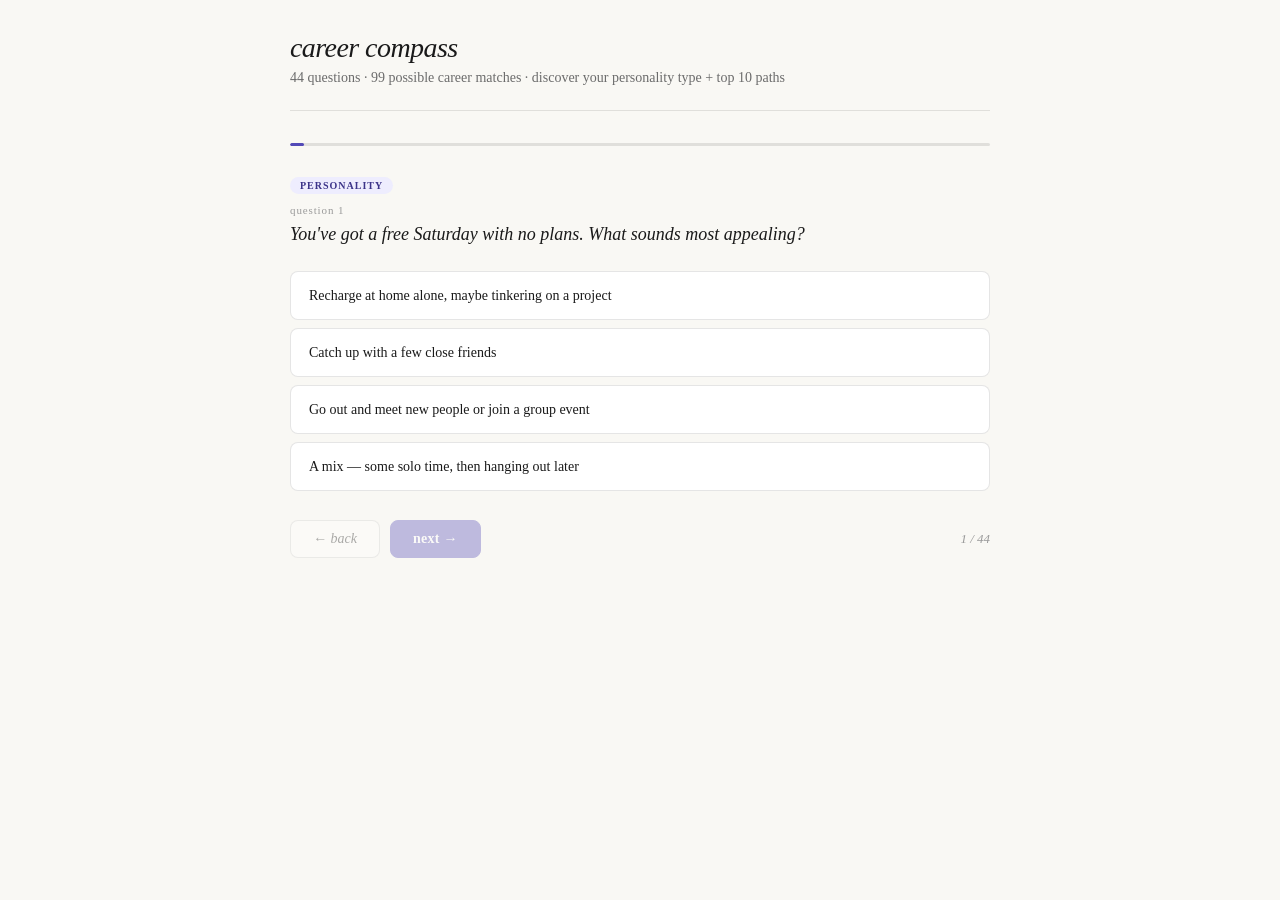
==== career_test/index.html @ d4d25303 "Add files via upload" ====
<!DOCTYPE html>
<html lang="en">
<head>
<meta charset="UTF-8">
<meta name="viewport" content="width=device-width, initial-scale=1.0">
<title>Career Compass — Personality & Career Test</title>
<link rel="stylesheet" href="styles.css">
</head>
<body>
<div id="app">

  <div class="header">
    <h1>career compass</h1>
    <!-- Subtitle is populated by JS once data loads so job count is always accurate -->
    <p class="sub" id="header-sub">loading…</p>
  </div>

  <!-- Loading state -->
  <div id="loading" style="padding:2rem 0;color:var(--color-text-tertiary);font-style:italic;font-size:14px">
    loading data…
  </div>

  <!-- Quiz -->
  <div id="quiz-section" style="display:none">
    <div class="progress-bar"><div class="progress-fill" id="prog" style="width:0%"></div></div>
    <div id="q-container"></div>
    <div class="nav">
      <button class="btn" id="back-btn" onclick="goBack()" disabled>&#8592; back</button>
      <button class="btn primary" id="next-btn" onclick="goNext()" disabled>next &#8594;</button>
      <span class="q-counter-text" id="q-counter">1 / ?</span>
    </div>
  </div>

  <!-- Results -->
  <div id="results"></div>

</div>

<script>
// ─────────────────────────────────────────────────────────────────────────────
//  DATA — loaded from JSON files at startup
// ─────────────────────────────────────────────────────────────────────────────
let QUESTIONS = [];
let JOBS      = [];
let FIELDS    = {};   // keyed by field.key for fast lookup

// ─────────────────────────────────────────────────────────────────────────────
//  QUIZ STATE
// ─────────────────────────────────────────────────────────────────────────────
let current = 0;
let answers = [];

// ─────────────────────────────────────────────────────────────────────────────
//  MBTI TYPE NAMES
// ─────────────────────────────────────────────────────────────────────────────
const MBTI_NAMES = {
  INTJ:"The Architect",  INTP:"The Logician",   ENTJ:"The Commander", ENTP:"The Debater",
  INFJ:"The Advocate",   INFP:"The Mediator",   ENFJ:"The Protagonist",ENFP:"The Campaigner",
  ISTJ:"The Inspector",  ISFJ:"The Protector",  ESTJ:"The Executive", ESFJ:"The Consul",
  ISTP:"The Virtuoso",   ISFP:"The Adventurer", ESTP:"The Entrepreneur",ESFP:"The Entertainer"
};

// ─────────────────────────────────────────────────────────────────────────────
//  STARTUP — fetch all data files in parallel
// ─────────────────────────────────────────────────────────────────────────────
async function init() {
  try {
    const [qData, cData, fData] = await Promise.all([
      fetch('questions.json').then(r => r.json()),
      fetch('careers.json').then(r => r.json()),
      fetch('fields.json').then(r => r.json()),
    ]);

    QUESTIONS = qData;
    JOBS      = cData;
    fData.forEach(f => { FIELDS[f.key] = f; });

    answers = new Array(QUESTIONS.length).fill(null);

    // Update header subtitle with live counts
    document.getElementById('header-sub').textContent =
      `${QUESTIONS.length} questions · ${JOBS.length} possible career matches · discover your personality type + top 10 paths`;

    document.getElementById('loading').style.display     = 'none';
    document.getElementById('quiz-section').style.display = 'block';

    render();
  } catch (err) {
    document.getElementById('loading').textContent =
      `Failed to load data: ${err.message}. Make sure all JSON files are in the same folder as index.html.`;
    console.error(err);
  }
}

// ─────────────────────────────────────────────────────────────────────────────
//  RENDER — draw the current question
// ─────────────────────────────────────────────────────────────────────────────
function render() {
  const q   = QUESTIONS[current];
  const pct = Math.round(((current + 1) / QUESTIONS.length) * 100);

  document.getElementById('prog').style.width = pct + '%';
  document.getElementById('q-counter').textContent = `${current + 1} / ${QUESTIONS.length}`;

  document.getElementById('q-container').innerHTML = `
    <span class="section-badge ${q.badge}">${q.label}</span>
    <div class="q-num">question ${current + 1}</div>
    <div class="q-text">${q.question}</div>
    <div class="options">
      ${q.responses.map((r, i) => `
        <button class="opt${answers[current] === i ? ' selected' : ''}" onclick="pick(${i})">
          ${r.text}
        </button>`).join('')}
    </div>
  `;

  document.getElementById('back-btn').disabled = current === 0;
  document.getElementById('next-btn').disabled = answers[current] === null;
  document.getElementById('next-btn').textContent =
    current === QUESTIONS.length - 1 ? 'see my results →' : 'next →';
}

function pick(i) {
  answers[current] = i;
  render();
}

function goNext() {
  if (answers[current] === null) return;
  if (current === QUESTIONS.length - 1) { showResults(); return; }
  current++;
  render();
}

function goBack() {
  if (current === 0) return;
  current--;
  render();
}

// ─────────────────────────────────────────────────────────────────────────────
//  SCORING — accumulate dimension scores from all answered questions
// ─────────────────────────────────────────────────────────────────────────────
function calcScores() {
  // Zero-initialise every known field key
  const s = {};
  Object.keys(FIELDS).forEach(k => { s[k] = 0; });
  // Also add any keys that might appear in question weights but not in fields.json
  QUESTIONS.forEach(q => {
    q.responses.forEach(r => {
      Object.keys(r.weights).forEach(k => { if (!(k in s)) s[k] = 0; });
    });
  });

  QUESTIONS.forEach((q, qi) => {
    const chosen = answers[qi];
    if (chosen === null) return;
    const weights = q.responses[chosen].weights;
    Object.entries(weights).forEach(([k, v]) => { s[k] = (s[k] || 0) + v; });
  });
  return s;
}

function getMBTI(s) {
  return (s.E >= s.I ? 'E' : 'I') +
         (s.S >= s.N ? 'S' : 'N') +
         (s.T >= s.F ? 'T' : 'F') +
         (s.J >= s.P ? 'J' : 'P');
}

// ─────────────────────────────────────────────────────────────────────────────
//  JOB SCORING — compute match score for a single job
//
//  Scoring architecture (driven by fields.json):
//    hard  dims  — large penalties for mismatch (lifestyle dealbreakers)
//    soft  dims  — smaller penalties, scaled by weight
//    mbti  dims  — bonus points for matching MBTI letter
//    tag   dims  — small interest-tag boost
//    school      — signed hard dim, handled separately because it can go negative
// ─────────────────────────────────────────────────────────────────────────────
function scoreJob(job, s, mbti) {
  let score = 0;

  function norm(val)       { return Math.min((val || 0) / 4, 5); }
  function normSchool(val) { return Math.max(-5, Math.min(5, (val || 0) / 4)); }

  // Soft dims
  const softKeys = Object.values(FIELDS).filter(f => f.type === 'soft');
  softKeys.forEach(f => {
    const uv   = norm(s[f.key]);
    const diff = Math.abs(uv - (job[f.key] || 0));
    score += Math.max(-2 * f.weight, (4 - diff * 1.2) * f.weight);
  });

  // Hard dims (excluding school, which is signed)
  const hardKeys = Object.values(FIELDS).filter(f => f.type === 'hard' && f.key !== 'school');
  hardKeys.forEach(f => {
    const uv   = norm(s[f.key]);
    const diff = uv - (job[f.key] || 0);
    score += Math.max(-6, (4 - Math.abs(diff) * f.weight));
  });

  // School — signed hard dim
  {
    const uv   = normSchool(s.school);
    const jv   = job.school || 0;
    const diff = Math.abs(uv - jv);
    const w    = (FIELDS.school || { weight: 3.0 }).weight;
    score += Math.max(-12, (4 - diff * 0.8) * w);
  }

  // MBTI bonus
  const mbtiKeys = Object.values(FIELDS).filter(f => f.type === 'mbti');
  mbtiKeys.forEach(f => {
    if (mbti.includes(f.key)) score += (job[f.key] || 0) * f.weight;
  });

  // Interest tag boosts
  const tagKeys = Object.values(FIELDS).filter(f => f.type === 'tag' && f.weight > 0);
  tagKeys.forEach(f => {
    if ((job.tags || []).includes(f.key)) score += (s[f.key] || 0) * f.weight;
  });

  return score;
}

// ─────────────────────────────────────────────────────────────────────────────
//  WHY THIS JOB — generates 1–3 plain-English reasons for a match
// ─────────────────────────────────────────────────────────────────────────────
function whyJob(job, s, mbti) {
  const reasons = [];
  if (s.money   >= 10 && job.money   >= 4) reasons.push("strong earning potential aligns with your priority on pay");
  if (s.impact  >= 8  && job.impact  >= 3) reasons.push("meaningful positive impact matches what you said matters to you");
  if (s.harm_ok <= 2  && job.harm_ok <= 1) reasons.push("low ethical concerns match your values");
  if (s.harm_ok >= 8  && job.harm_ok >= 3) reasons.push("you indicated comfort with ethically complex work, which this field involves");
  if (s.outdoors >= 8 && job.outdoors >= 3) reasons.push("physical and outdoor work matches your preference");
  if (s.outdoors <= 2 && job.outdoors <= 1) reasons.push("minimal outdoor/field requirements suit your preference for controlled environments");
  if (s.hours   >= 8  && job.hours   >= 3) reasons.push("you're comfortable with demanding hours, which is common in this role");
  if (s.hands   >= 8  && job.hands   >= 3) reasons.push("strong hands-on, physical component matches your working style");
  if (s.hands   <= 2  && job.hands   <= 1) reasons.push("abstract, non-physical work suits your style");
  if (s.creative >= 8 && job.creative >= 4) reasons.push("high need for novelty and original thinking matches this role's creative demands");
  if (s.creative <= 2 && job.creative <= 1) reasons.push("you prefer executing proven methods — this role rewards exactly that");
  if (s.cool    >= 6  && job.cool    >= 4) reasons.push("this is a job that genuinely impresses people — matches your preference for cool work");
  if (s.risk    >= 8  && job.risk    >= 3) reasons.push("you want cutting-edge, high-stakes work — this field delivers exactly that");
  if (s.risk    <= -4 && job.risk    <= -2) reasons.push("you want a stable, proven field — this role has decades of established practice");
  if (s.school  >= 8  && (job.school || 0) >= 3) reasons.push("you're open to advanced study — this field rewards deep academic specialization");
  if (s.school  <= -6 && (job.school || 0) <= -2) reasons.push("you want to get to work fast without years of school — this role fits that path");
  if (s.team    <= 2  && job.team    <= 1) reasons.push("largely independent work suits your preference for solo work");
  if (mbti.includes('N') && job.N >= 2) reasons.push("your MBTI intuitive type aligns with the big-picture thinking this role requires");
  if (mbti.includes('S') && job.S >= 2) reasons.push("your MBTI sensing type aligns with this role's focus on practical, concrete details");
  if (mbti.includes('T') && job.T >= 2) reasons.push("your MBTI thinking type suits this technically rigorous field");
  if (mbti.includes('I') && job.I >= 1) reasons.push("your introverted MBTI type fits the independent, focused work style this role rewards");
  if (mbti.includes('E') && job.E >= 1) reasons.push("your extroverted MBTI type fits the team-heavy, client-facing nature of this role");
  if (s.eng  >= 4 && (job.tags || []).includes('eng'))      reasons.push("your interest in engineering content lines up with this field");
  if (s.cs   >= 4 && (job.tags || []).includes('cs'))       reasons.push("your interest in computers and coding points here");
  if (s.trade >= 4 && (job.tags || []).includes('trade'))   reasons.push("your hands-on, trades-oriented interest is a strong fit");
  if (s.elec >= 4 && (job.tags || []).includes('elec'))     reasons.push("your interest in electronics and circuits matches this role");
  if (s.aero >= 4 && (job.tags || []).includes('aero'))     reasons.push("you showed strong interest in aerospace");
  if (s.embedded >= 4 && (job.tags || []).includes('embedded')) reasons.push("you expressed interest in low-level / embedded programming");
  if (reasons.length === 0) reasons.push("overall profile similarity across lifestyle and interest dimensions");
  return reasons.slice(0, 3).join("; ") + ".";
}

// ─────────────────────────────────────────────────────────────────────────────
//  BAR CHART — render the student's profile as horizontal bars
//
//  Which bars to show and how is driven by fields.json (bar_label, color, etc.)
//  Only fields with a bar_label are shown. Signed fields get a centre-line.
// ─────────────────────────────────────────────────────────────────────────────
function barChart(s) {
  // Ordered list of field keys to display in the chart
  const BAR_ORDER = ['outdoors','hands','school','risk','creative','impact','money'];

  function normUnsigned(val, max)  { return Math.max(0, Math.min(100, Math.round((val || 0) / max * 100))); }
  function normSigned(val, range)  { return Math.max(0, Math.min(100, Math.round(((val || 0) + range) / (range * 2) * 100))); }

  const rows = BAR_ORDER.map(key => {
    const f = FIELDS[key];
    if (!f || !f.bar_label) return '';
    const pct = f.signed
      ? normSigned(s[key], f.bar_range || 20)
      : normUnsigned(s[key], f.bar_max || 20);
    const midline = f.signed
      ? `<div style="position:absolute;left:50%;top:0;width:1px;height:100%;background:rgba(0,0,0,0.15)"></div>`
      : '';
    return `
      <div>
        <div class="bar-row">
          <span class="bar-label">${f.bar_label}</span>
          <div class="bar-track" style="position:relative">
            ${midline}
            <div class="bar-fill" style="width:${pct}%;background:${f.color}"></div>
          </div>
          <span class="bar-pct">${pct}%</span>
        </div>
        <div style="font-size:10px;color:#aaa;font-style:italic;text-align:center;margin-top:1px;padding-left:120px">
          ${f.display_range || ''}
        </div>
      </div>`;
  }).join('');

  return `<div class="bar-chart">${rows}</div>`;
}

// ─────────────────────────────────────────────────────────────────────────────
//  RESULTS PAGE
// ─────────────────────────────────────────────────────────────────────────────
function showResults() {
  const s     = calcScores();
  const mbti  = getMBTI(s);
  const ranked = JOBS
    .map(j => ({ ...j, score: scoreJob(j, s, mbti) }))
    .sort((a, b) => b.score - a.score);
  const top10 = ranked.slice(0, 10);
  const best  = top10[0].score;

  document.getElementById('quiz-section').style.display = 'none';
  const res = document.getElementById('results');
  res.style.display = 'block';

  res.innerHTML = `
    <h1>your results</h1>
    <p class="sub" style="margin-bottom:1.5rem">
      here's what your answers suggest — use these as starting points to explore, not final answers
    </p>

    <div class="mbti-box">
      <div class="mbti-type">${mbti}</div>
      <div>
        <div class="mbti-label">your personality type</div>
        <div class="mbti-name">${MBTI_NAMES[mbti] || ''}</div>
      </div>
    </div>

    <p style="font-size:12px;font-style:italic;color:var(--color-text-tertiary);margin-bottom:0.8rem">
      what matters to you
    </p>
    ${barChart(s)}

    <div class="divider"></div>
    <p style="font-size:13px;font-weight:400;color:var(--color-text-secondary);margin-bottom:1rem;font-style:italic">
      your top 10 career matches out of ${JOBS.length}
    </p>

    ${top10.map((j, i) => {
      const pct = Math.round((j.score / best) * 100);
      const rankLabel = i === 0 ? '#1 — best match' : `#${i + 1}`;
      return `
      <div class="result-card">
        <div style="display:flex;align-items:baseline;justify-content:space-between;margin-bottom:4px">
          <div class="job-rank">${rankLabel}</div>
          <div style="font-size:13px;font-weight:500;color:#534AB7;font-family:Georgia,serif">${pct}% match</div>
        </div>
        <div class="job-title">${j.title}</div>
        <span class="job-field ${j.fclass}">${j.field}</span>
        <div style="height:4px;background:#f0eefc;border-radius:2px;margin:6px 0 10px;overflow:hidden">
          <div style="height:100%;width:${pct}%;background:#534AB7;border-radius:2px"></div>
        </div>
        <div class="job-desc">${j.desc}</div>
        <div class="job-why">Why this fits you: ${whyJob(j, s, mbti)}</div>
      </div>`;
    }).join('')}

    <div class="divider"></div>
    <button class="btn" onclick="restart()">&#8592; start over</button>
  `;

  window.scrollTo({ top: 0, behavior: 'smooth' });
}

// ─────────────────────────────────────────────────────────────────────────────
//  RESTART
// ─────────────────────────────────────────────────────────────────────────────
function restart() {
  current = 0;
  answers = new Array(QUESTIONS.length).fill(null);
  document.getElementById('quiz-section').style.display = 'block';
  document.getElementById('results').style.display = 'none';
  render();
  window.scrollTo({ top: 0, behavior: 'smooth' });
}

// ─────────────────────────────────────────────────────────────────────────────
//  GO
// ─────────────────────────────────────────────────────────────────────────────
init();
</script>
</body>
</html>
---- career_test/styles.css ----
/* ─────────────────────────────────────────────
   Career Compass — styles.css
   Edit this file to change the visual design.
   All color tokens are CSS custom properties
   so you can retheme by editing :root only.
───────────────────────────────────────────── */

*{box-sizing:border-box;margin:0;padding:0}

:root{
  --color-bg:#ffffff;
  --color-bg-secondary:#f5f4f0;
  --color-text-primary:#1a1a1a;
  --color-text-secondary:#6b6b6b;
  --color-text-tertiary:#9a9a9a;
  --color-border-light:rgba(0,0,0,0.1);
  --color-border-med:rgba(0,0,0,0.18);
  --color-accent:#534AB7;
  --color-accent-dark:#3C3489;
  --color-accent-bg:#EEEDFE;
  --color-accent-text:#26215C;
  --radius-md:8px;
  --radius-lg:12px;
}

/* ── Layout ───────────────────────────────── */

body{
  font-family:'Georgia',serif;
  background:#f9f8f4;
  color:var(--color-text-primary);
  min-height:100vh;
  padding:2rem 1rem 4rem;
}

#app{max-width:700px;margin:0 auto}

/* ── Header ───────────────────────────────── */

.header{
  margin-bottom:2rem;
  padding-bottom:1.5rem;
  border-bottom:0.5px solid var(--color-border-light);
}

h1{
  font-size:28px;
  font-weight:400;
  font-style:italic;
  color:var(--color-text-primary);
  margin-bottom:6px;
  letter-spacing:-0.02em;
}

.sub{
  font-size:14px;
  color:var(--color-text-secondary);
  font-family:'Georgia',serif;
  font-style:normal;
}

/* ── Progress bar ─────────────────────────── */

.progress-bar{
  height:3px;
  background:var(--color-border-light);
  border-radius:4px;
  margin-bottom:1.8rem;
  overflow:hidden;
}

.progress-fill{
  height:100%;
  background:var(--color-accent);
  border-radius:4px;
  transition:width 0.4s ease;
}

/* ── Question section badges ──────────────── */

.section-badge{
  display:inline-block;
  font-size:10px;
  font-weight:700;
  letter-spacing:0.1em;
  text-transform:uppercase;
  padding:3px 10px;
  border-radius:20px;
  margin-bottom:10px;
  font-family:'Georgia',serif;
  font-style:normal;
}

.badge-mbti     {background:#EEEDFE;color:#3C3489}
.badge-lifestyle{background:#E1F5EE;color:#085041}
.badge-content  {background:#FAEEDA;color:#633806}

/* ── Question text ────────────────────────── */

.q-num{
  font-size:11px;
  color:var(--color-text-tertiary);
  margin-bottom:5px;
  font-family:'Georgia',serif;
  letter-spacing:0.08em;
  font-style:normal;
}

.q-text{
  font-size:18px;
  font-weight:400;
  color:var(--color-text-primary);
  margin-bottom:1.4rem;
  line-height:1.55;
  font-style:italic;
}

/* ── Answer options ───────────────────────── */

.options{
  display:flex;
  flex-direction:column;
  gap:8px;
  margin-bottom:1.8rem;
}

.opt{
  padding:13px 18px;
  border:0.5px solid var(--color-border-light);
  border-radius:var(--radius-md);
  cursor:pointer;
  font-size:14px;
  color:var(--color-text-primary);
  background:#fff;
  transition:border-color 0.15s,background 0.15s;
  text-align:left;
  line-height:1.5;
  font-family:'Georgia',serif;
}

.opt:hover   {border-color:var(--color-border-med);background:#fafaf7}
.opt.selected{border-color:var(--color-accent);background:var(--color-accent-bg);color:var(--color-accent-text)}

/* ── Navigation buttons ───────────────────── */

.nav{display:flex;gap:10px;align-items:center}

.btn{
  padding:10px 22px;
  border-radius:var(--radius-md);
  border:0.5px solid var(--color-border-med);
  background:#fff;
  color:var(--color-text-primary);
  font-size:14px;
  cursor:pointer;
  font-family:'Georgia',serif;
  font-style:italic;
}

.btn:hover         {background:var(--color-bg-secondary)}
.btn.primary       {background:var(--color-accent);border-color:var(--color-accent);color:#fff;font-style:normal;font-weight:700;letter-spacing:0.02em}
.btn.primary:hover {background:var(--color-accent-dark)}
.btn:disabled      {opacity:0.35;cursor:not-allowed}

.q-counter-text{
  font-size:13px;
  color:var(--color-text-tertiary);
  margin-left:auto;
  font-family:'Georgia',serif;
  font-style:italic;
}

/* ── Results page ─────────────────────────── */

#results{display:none}

.result-card{
  background:#fff;
  border:0.5px solid var(--color-border-light);
  border-radius:var(--radius-lg);
  padding:1.4rem 1.5rem;
  margin-bottom:12px;
}

.job-rank{
  font-size:11px;
  font-weight:700;
  color:var(--color-text-tertiary);
  letter-spacing:0.1em;
  text-transform:uppercase;
  margin-bottom:4px;
  font-family:'Georgia',serif;
}

.job-title{
  font-size:20px;
  font-weight:400;
  font-style:italic;
  color:var(--color-text-primary);
  margin-bottom:6px;
}

.job-field{
  font-size:11px;
  font-weight:700;
  letter-spacing:0.06em;
  text-transform:uppercase;
  padding:3px 9px;
  border-radius:10px;
  display:inline-block;
  margin-bottom:10px;
}

/* Field badge colours — add a new .field-xxx here when adding a new field */
.field-eng  {background:#E6F1FB;color:#0C447C}
.field-trade{background:#FAEEDA;color:#633806}
.field-cs   {background:#EAF3DE;color:#27500A}
.field-elec {background:#EEEDFE;color:#3C3489}

.job-desc{
  font-size:13px;
  color:var(--color-text-secondary);
  line-height:1.6;
  font-family:'Georgia',serif;
  font-style:italic;
  margin-bottom:8px;
  border-left:2px solid var(--color-border-light);
  padding-left:10px;
}

.job-why{
  font-size:13px;
  color:var(--color-text-secondary);
  line-height:1.7;
  font-family:'Georgia',serif;
}

/* ── MBTI result box ──────────────────────── */

.mbti-box{
  background:#fff;
  border:0.5px solid var(--color-border-light);
  border-radius:var(--radius-lg);
  padding:1.2rem 1.5rem;
  margin-bottom:1rem;
  display:flex;
  align-items:center;
  gap:1.5rem;
}

.mbti-type {font-size:42px;font-weight:400;font-style:italic;color:var(--color-accent);letter-spacing:0.06em}
.mbti-label{font-size:11px;font-weight:700;text-transform:uppercase;letter-spacing:0.1em;color:var(--color-text-tertiary);margin-bottom:2px}
.mbti-name {font-size:16px;font-style:italic;color:var(--color-text-secondary)}

/* ── Divider ──────────────────────────────── */

.divider{height:0.5px;background:var(--color-border-light);margin:1.5rem 0}

/* ── Profile bar chart ────────────────────── */

.score-row {margin-bottom:1.2rem}

.bar-chart{
  display:flex;
  flex-direction:column;
  gap:10px;
  margin-bottom:1rem;
}

.bar-row{
  display:grid;
  grid-template-columns:110px 1fr 48px;
  align-items:center;
  gap:10px;
}

.bar-label{
  font-size:12px;
  color:var(--color-text-secondary);
  font-family:'Georgia',serif;
  font-style:italic;
  text-align:right;
}

.bar-track{
  height:14px;
  background:var(--color-bg-secondary);
  border-radius:7px;
  overflow:hidden;
  position:relative;
}

.bar-fill{
  height:100%;
  border-radius:7px;
  transition:width 0.6s ease;
}

.bar-pct{
  font-size:12px;
  color:var(--color-text-tertiary);
  font-family:'Georgia',serif;
  font-style:italic;
  min-width:36px;
}

/* ── Misc ─────────────────────────────────── */

.section-intro{
  font-size:12px;
  color:var(--color-text-tertiary);
  font-style:italic;
  margin-bottom:1rem;
  padding:8px 12px;
  border-left:2px solid var(--color-border-light);
  line-height:1.5;
}
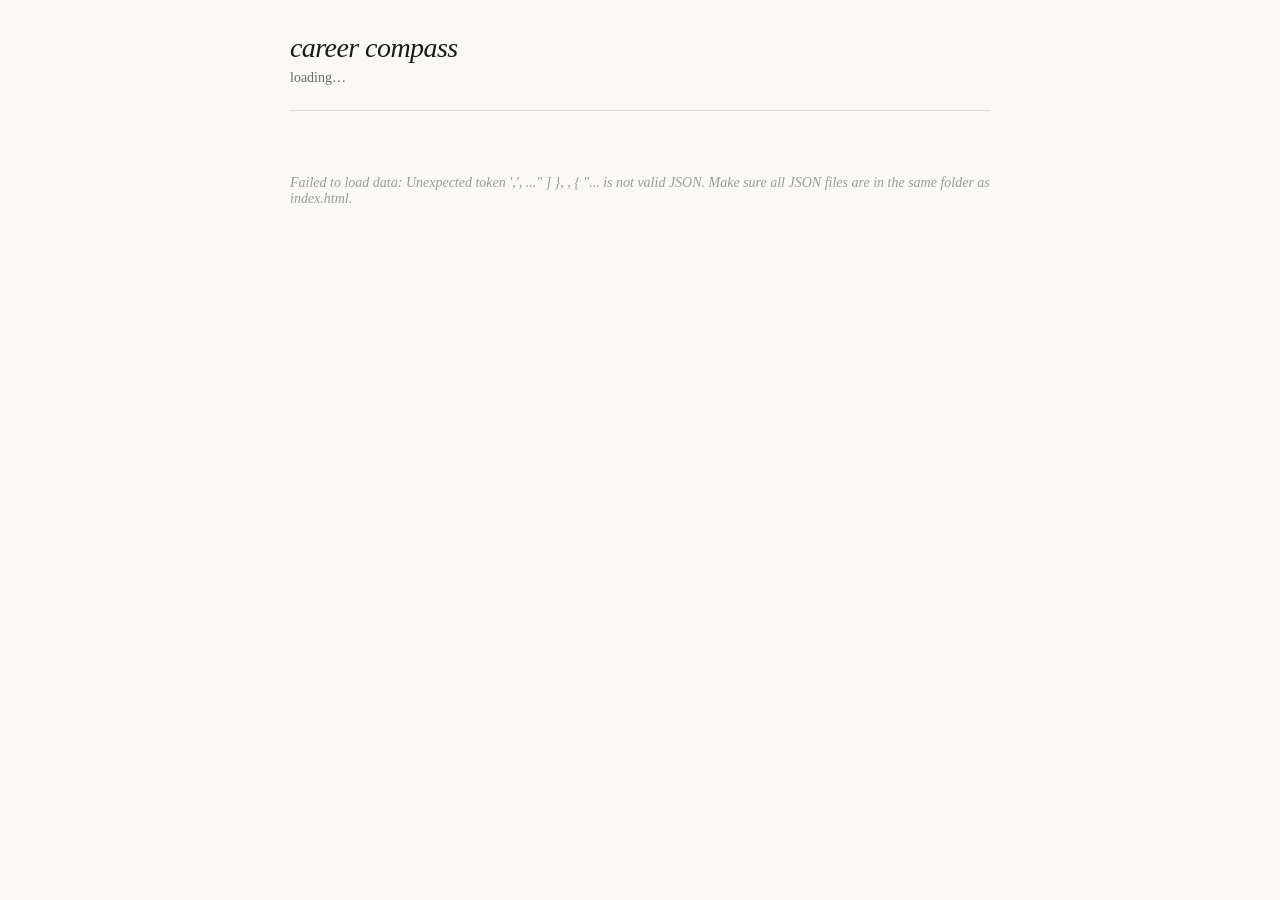
==== commit ebd51db1: "Update index.html" ====
--- a/career_test/index.html
+++ b/career_test/index.html
@@ -215,11 +215,15 @@
     if (mbti.includes(f.key)) score += (job[f.key] || 0) * f.weight;
   });
 
-  // Interest tag boosts
+  // Interest tag boosts — capped so a single dominant tag can't flood results with one field
   const tagKeys = Object.values(FIELDS).filter(f => f.type === 'tag' && f.weight > 0);
+  let tagBoostTotal = 0;
   tagKeys.forEach(f => {
-    if ((job.tags || []).includes(f.key)) score += (s[f.key] || 0) * f.weight;
-  });
+    if ((job.tags || []).includes(f.key)) {
+      tagBoostTotal += Math.min((s[f.key] || 0) * f.weight, 4);
+    }
+  });
+  score += Math.min(tagBoostTotal, 8); // total tag contribution capped at 8 pts
 
   return score;
 }
@@ -274,6 +278,17 @@
   function normUnsigned(val, max)  { return Math.max(0, Math.min(100, Math.round((val || 0) / max * 100))); }
   function normSigned(val, range)  { return Math.max(0, Math.min(100, Math.round(((val || 0) + range) / (range * 2) * 100))); }
 
+  // Endpoint labels for each bar: [left meaning, right meaning]
+  const ENDPOINT_LABELS = {
+    outdoors: ['indoors / office', 'outdoors / field'],
+    hands:    ['abstract / desk work', 'physical / hands-on'],
+    school:   ['skip school, start now', 'long academic path'],
+    risk:     ['stable & proven', 'cutting-edge & high-stakes'],
+    creative: ['execute proven methods', 'invent & create'],
+    impact:   ['not a priority', 'making a difference'],
+    money:    ['not a priority', 'maximize earnings'],
+  };
+
   const rows = BAR_ORDER.map(key => {
     const f = FIELDS[key];
     if (!f || !f.bar_label) return '';
@@ -281,20 +296,24 @@
       ? normSigned(s[key], f.bar_range || 20)
       : normUnsigned(s[key], f.bar_max || 20);
     const midline = f.signed
-      ? `<div style="position:absolute;left:50%;top:0;width:1px;height:100%;background:rgba(0,0,0,0.15)"></div>`
+      ? `<div style="position:absolute;left:50%;top:0;width:100%;height:100%;pointer-events:none">
+           <div style="position:absolute;left:50%;top:0;width:1px;height:100%;background:rgba(0,0,0,0.15)"></div>
+         </div>`
       : '';
+    const [leftLabel, rightLabel] = ENDPOINT_LABELS[key] || ['', ''];
     return `
-      <div>
-        <div class="bar-row">
-          <span class="bar-label">${f.bar_label}</span>
-          <div class="bar-track" style="position:relative">
-            ${midline}
-            <div class="bar-fill" style="width:${pct}%;background:${f.color}"></div>
-          </div>
-          <span class="bar-pct">${pct}%</span>
+      <div style="margin-bottom:1.1rem">
+        <div style="font-size:11px;font-weight:600;letter-spacing:0.04em;text-transform:uppercase;color:var(--color-text-secondary);margin-bottom:4px">
+          ${f.bar_label}
         </div>
-        <div style="font-size:10px;color:#aaa;font-style:italic;text-align:center;margin-top:1px;padding-left:120px">
-          ${f.display_range || ''}
+        <div class="bar-track" style="position:relative">
+          ${midline}
+          <div class="bar-fill" style="width:${pct}%;background:${f.color}"></div>
+        </div>
+        <div style="display:flex;justify-content:space-between;align-items:flex-start;margin-top:3px">
+          <span style="font-size:10px;color:#aaa;font-style:italic;max-width:38%;line-height:1.3">${leftLabel}</span>
+          <span style="font-size:11px;font-weight:600;color:${f.color}">${pct}%</span>
+          <span style="font-size:10px;color:#aaa;font-style:italic;max-width:38%;text-align:right;line-height:1.3">${rightLabel}</span>
         </div>
       </div>`;
   }).join('');
@@ -306,13 +325,26 @@
 //  RESULTS PAGE
 // ─────────────────────────────────────────────────────────────────────────────
 function showResults() {
-  const s     = calcScores();
-  const mbti  = getMBTI(s);
+  const s      = calcScores();
+  const mbti   = getMBTI(s);
   const ranked = JOBS
     .map(j => ({ ...j, score: scoreJob(j, s, mbti) }))
     .sort((a, b) => b.score - a.score);
-  const top10 = ranked.slice(0, 10);
-  const best  = top10[0].score;
+
+  // Global best score — used as the denominator for ALL % match values
+  const globalBest = ranked[0].score;
+
+  // Group jobs by field, keeping each field sorted by score desc
+  const byField = {};
+  ranked.forEach(j => {
+    const key = j.field || 'Other';
+    if (!byField[key]) byField[key] = { fclass: j.fclass, jobs: [] };
+    byField[key].jobs.push(j);
+  });
+
+  // Sort fields by their top job's score (highest-match field first)
+  const sortedFields = Object.entries(byField)
+    .sort((a, b) => b[1].jobs[0].score - a[1].jobs[0].score);
 
   document.getElementById('quiz-section').style.display = 'none';
   const res = document.getElementById('results');
@@ -339,25 +371,36 @@
 
     <div class="divider"></div>
     <p style="font-size:13px;font-weight:400;color:var(--color-text-secondary);margin-bottom:1rem;font-style:italic">
-      your top 10 career matches out of ${JOBS.length}
+      your career matches across all ${sortedFields.length} fields — sorted by best fit
     </p>
 
-    ${top10.map((j, i) => {
-      const pct = Math.round((j.score / best) * 100);
-      const rankLabel = i === 0 ? '#1 — best match' : `#${i + 1}`;
+    ${sortedFields.map(([fieldName, { fclass, jobs: fieldJobs }]) => {
+      const fieldTopPct = Math.round((fieldJobs[0].score / globalBest) * 100);
       return `
-      <div class="result-card">
-        <div style="display:flex;align-items:baseline;justify-content:space-between;margin-bottom:4px">
-          <div class="job-rank">${rankLabel}</div>
-          <div style="font-size:13px;font-weight:500;color:#534AB7;font-family:Georgia,serif">${pct}% match</div>
+      <div style="margin-bottom:2rem">
+        <div style="display:flex;align-items:center;gap:10px;margin-bottom:0.6rem">
+          <span class="job-field ${fclass}" style="font-size:13px">${fieldName}</span>
+          <span style="font-size:12px;color:var(--color-text-tertiary);font-style:italic">
+            best match in field: ${fieldTopPct}%
+          </span>
         </div>
-        <div class="job-title">${j.title}</div>
-        <span class="job-field ${j.fclass}">${j.field}</span>
-        <div style="height:4px;background:#f0eefc;border-radius:2px;margin:6px 0 10px;overflow:hidden">
-          <div style="height:100%;width:${pct}%;background:#534AB7;border-radius:2px"></div>
-        </div>
-        <div class="job-desc">${j.desc}</div>
-        <div class="job-why">Why this fits you: ${whyJob(j, s, mbti)}</div>
+        ${fieldJobs.map((j, i) => {
+          const pct = Math.round((j.score / globalBest) * 100);
+          const rankLabel = i === 0 ? 'top pick' : `#${i + 1} in field`;
+          return `
+          <div class="result-card" style="margin-bottom:0.6rem">
+            <div style="display:flex;align-items:baseline;justify-content:space-between;margin-bottom:4px">
+              <div class="job-rank">${rankLabel}</div>
+              <div style="font-size:13px;font-weight:500;color:#534AB7;font-family:Georgia,serif">${pct}% match</div>
+            </div>
+            <div class="job-title">${j.title}</div>
+            <div style="height:4px;background:#f0eefc;border-radius:2px;margin:6px 0 10px;overflow:hidden">
+              <div style="height:100%;width:${pct}%;background:#534AB7;border-radius:2px"></div>
+            </div>
+            <div class="job-desc">${j.desc}</div>
+            <div class="job-why">Why this fits you: ${whyJob(j, s, mbti)}</div>
+          </div>`;
+        }).join('')}
       </div>`;
     }).join('')}
 
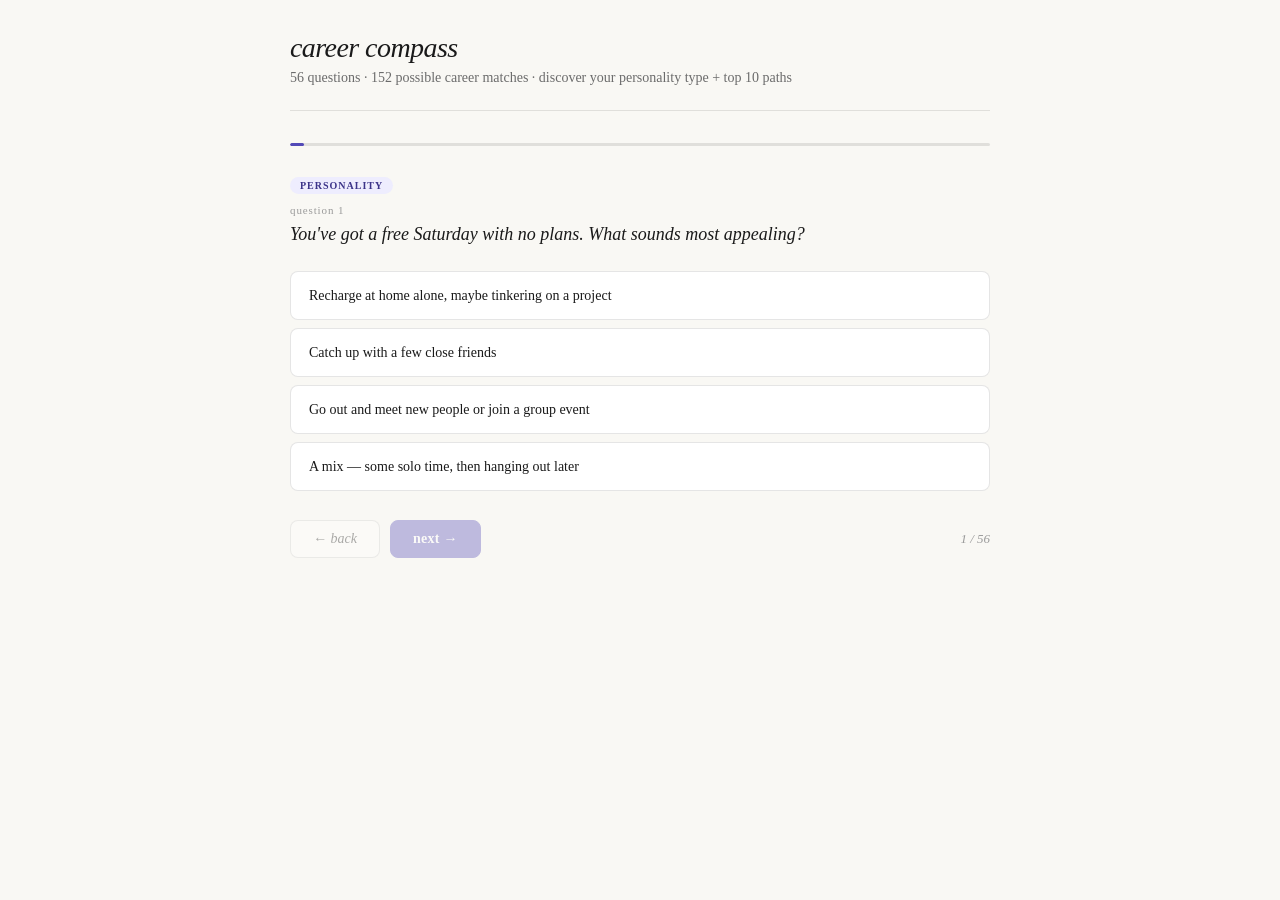
==== commit 7a1a8fdf: "Update index.html" ====
--- a/career_test/index.html
+++ b/career_test/index.html
@@ -322,6 +322,14 @@
 }
 
 // ─────────────────────────────────────────────────────────────────────────────
+//  RESULTS STATE — kept in module scope so sendResults() can read it
+// ─────────────────────────────────────────────────────────────────────────────
+let _lastS         = null;
+let _lastMbti      = null;
+let _lastRanked    = null;
+let _lastGlobalBest = null;
+
+// ─────────────────────────────────────────────────────────────────────────────
 //  RESULTS PAGE
 // ─────────────────────────────────────────────────────────────────────────────
 function showResults() {
@@ -333,6 +341,12 @@
 
   // Global best score — used as the denominator for ALL % match values
   const globalBest = ranked[0].score;
+
+  // Store for sendResults()
+  _lastS          = s;
+  _lastMbti       = mbti;
+  _lastRanked     = ranked;
+  _lastGlobalBest = globalBest;
 
   // Group jobs by field, keeping each field sorted by score desc
   const byField = {};
@@ -371,44 +385,335 @@
 
     <div class="divider"></div>
     <p style="font-size:13px;font-weight:400;color:var(--color-text-secondary);margin-bottom:1rem;font-style:italic">
-      your career matches across all ${sortedFields.length} fields — sorted by best fit
+      your top 30 career matches out of ${JOBS.length} — sorted by best fit
     </p>
 
-    ${sortedFields.map(([fieldName, { fclass, jobs: fieldJobs }]) => {
-      const fieldTopPct = Math.round((fieldJobs[0].score / globalBest) * 100);
+    ${ranked.slice(0, 30).map((j, i) => {
+      const pct = Math.round((j.score / globalBest) * 100);
+      const rankLabel = i === 0 ? '#1 — best match' : `#${i + 1}`;
       return `
-      <div style="margin-bottom:2rem">
-        <div style="display:flex;align-items:center;gap:10px;margin-bottom:0.6rem">
-          <span class="job-field ${fclass}" style="font-size:13px">${fieldName}</span>
-          <span style="font-size:12px;color:var(--color-text-tertiary);font-style:italic">
-            best match in field: ${fieldTopPct}%
-          </span>
+      <div class="result-card" style="margin-bottom:0.6rem">
+        <div style="display:flex;align-items:baseline;justify-content:space-between;margin-bottom:4px">
+          <div class="job-rank">${rankLabel}</div>
+          <div style="font-size:13px;font-weight:500;color:#534AB7;font-family:Georgia,serif">${pct}% match</div>
         </div>
-        ${fieldJobs.map((j, i) => {
-          const pct = Math.round((j.score / globalBest) * 100);
-          const rankLabel = i === 0 ? 'top pick' : `#${i + 1} in field`;
-          return `
-          <div class="result-card" style="margin-bottom:0.6rem">
-            <div style="display:flex;align-items:baseline;justify-content:space-between;margin-bottom:4px">
-              <div class="job-rank">${rankLabel}</div>
-              <div style="font-size:13px;font-weight:500;color:#534AB7;font-family:Georgia,serif">${pct}% match</div>
-            </div>
-            <div class="job-title">${j.title}</div>
-            <div style="height:4px;background:#f0eefc;border-radius:2px;margin:6px 0 10px;overflow:hidden">
-              <div style="height:100%;width:${pct}%;background:#534AB7;border-radius:2px"></div>
-            </div>
-            <div class="job-desc">${j.desc}</div>
-            <div class="job-why">Why this fits you: ${whyJob(j, s, mbti)}</div>
-          </div>`;
-        }).join('')}
+        <div class="job-title">${j.title}</div>
+        <span class="job-field ${j.fclass}">${j.field}</span>
+        <div style="height:4px;background:#f0eefc;border-radius:2px;margin:6px 0 10px;overflow:hidden">
+          <div style="height:100%;width:${pct}%;background:#534AB7;border-radius:2px"></div>
+        </div>
+        <div class="job-desc">${j.desc}</div>
+        <div class="job-why">Why this fits you: ${whyJob(j, s, mbti)}</div>
       </div>`;
     }).join('')}
 
     <div class="divider"></div>
+
+    <!-- Share buttons -->
+    <div style="display:flex;gap:10px;flex-wrap:wrap;margin-bottom:1.2rem">
+      <button onclick="exportImage('download')" style="flex:1;min-width:160px;padding:12px 18px;background:#534AB7;color:#fff;border:none;border-radius:10px;font-size:14px;font-family:inherit;font-weight:600;cursor:pointer;display:flex;align-items:center;justify-content:center;gap:8px">
+        ⬇ download results
+      </button>
+      <button onclick="exportImage('copy')" style="flex:1;min-width:160px;padding:12px 18px;background:#f0eefc;color:#534AB7;border:1px solid #c9c3f5;border-radius:10px;font-size:14px;font-family:inherit;font-weight:600;cursor:pointer;display:flex;align-items:center;justify-content:center;gap:8px">
+        📋 copy results
+      </button>
+    </div>
+
+    <!-- Email capture -->
+    <div id="email-card" style="background:#f7f6ff;border:1px solid #e0dcfb;border-radius:12px;padding:1.2rem 1.4rem;margin-bottom:1.5rem">
+      <div style="font-size:15px;font-weight:600;color:#2d2b55;margin-bottom:4px">📬 get your results in your inbox</div>
+      <div style="font-size:13px;color:var(--color-text-secondary);margin-bottom:1rem">
+        We'll email you your personality type, profile chart, and top career matches so you can revisit them later.
+      </div>
+      <div style="display:flex;gap:8px;flex-wrap:wrap">
+        <input
+          id="email-input"
+          type="email"
+          placeholder="your@email.com"
+          style="flex:1;min-width:180px;padding:8px 12px;border:1px solid #ccc;border-radius:8px;font-size:14px;font-family:inherit;outline:none"
+          onkeydown="if(event.key==='Enter') sendResults()"
+        />
+        <button
+          onclick="sendResults()"
+          style="padding:8px 18px;background:#534AB7;color:#fff;border:none;border-radius:8px;font-size:14px;font-family:inherit;cursor:pointer;white-space:nowrap"
+        >send results →</button>
+      </div>
+      <div id="email-status" style="font-size:12px;margin-top:8px;min-height:16px"></div>
+    </div>
+
     <button class="btn" onclick="restart()">&#8592; start over</button>
   `;
 
+  logResults(mbti, answers, ranked, globalBest);
   window.scrollTo({ top: 0, behavior: 'smooth' });
+}
+
+// ─────────────────────────────────────────────────────────────────────────────
+//  ANALYTICS — fire-and-forget POST to Google Sheets webhook
+//
+//  Replace PASTE_YOUR_WEBHOOK_URL_HERE with your deployed Apps Script URL.
+// ─────────────────────────────────────────────────────────────────────────────
+const WEBHOOK_URL = 'PASTE_YOUR_WEBHOOK_URL_HERE';
+
+function buildPayload(mbti, answers, ranked, globalBest, email) {
+  const BAR_ORDER = ['outdoors','hands','school','risk','creative','impact','money'];
+  const ENDPOINT_LABELS = {
+    outdoors: ['indoors / office',      'outdoors / field'],
+    hands:    ['abstract / desk work',  'physical / hands-on'],
+    school:   ['skip school, start now','long academic path'],
+    risk:     ['stable & proven',       'cutting-edge & high-stakes'],
+    creative: ['execute proven methods','invent & create'],
+    impact:   ['not a priority',        'making a difference'],
+    money:    ['not a priority',        'maximize earnings'],
+  };
+  function normUnsigned(val, max)   { return Math.max(0, Math.min(100, Math.round((val || 0) / max * 100))); }
+  function normSigned(val, range)   { return Math.max(0, Math.min(100, Math.round(((val || 0) + range) / (range * 2) * 100))); }
+
+  const s = _lastS;
+  const profile = BAR_ORDER.map(key => {
+    const f = FIELDS[key];
+    if (!f || !f.bar_label) return null;
+    const pct = f.signed
+      ? normSigned(s[key], f.bar_range || 20)
+      : normUnsigned(s[key], f.bar_max || 20);
+    const [leftLabel, rightLabel] = ENDPOINT_LABELS[key] || ['', ''];
+    return { label: f.bar_label, pct, leftLabel, rightLabel, color: f.color };
+  }).filter(Boolean);
+
+  return {
+    timestamp: Date.now(),
+    email:     email || null,
+    mbti,
+    mbtiName:  MBTI_NAMES[mbti] || '',
+    profile,
+    answers: answers.map((chosen, qi) => {
+      if (chosen === null) return null;
+      return QUESTIONS[qi].responses[chosen].text;
+    }),
+    results: ranked.slice(0, 10).map(j => ({
+      title:  j.title,
+      field:  j.field || '',
+      pct:    Math.round((j.score / globalBest) * 100),
+      desc:   j.desc  || '',
+      why:    whyJob(j, s, mbti),
+    })),
+  };
+}
+
+function logResults(mbti, answers, ranked, globalBest) {
+  if (!WEBHOOK_URL || WEBHOOK_URL.includes('PASTE_YOUR')) return;
+  fetch(WEBHOOK_URL, {
+    method:  'POST',
+    headers: { 'Content-Type': 'application/json' },
+    body:    JSON.stringify(buildPayload(mbti, answers, ranked, globalBest, null)),
+  }).catch(() => {});
+}
+
+async function sendResults() {
+  const input  = document.getElementById('email-input');
+  const status = document.getElementById('email-status');
+  const email  = input.value.trim();
+
+  if (!email || !email.includes('@')) {
+    status.style.color = '#c0392b';
+    status.textContent = 'please enter a valid email address.';
+    return;
+  }
+  if (!WEBHOOK_URL || WEBHOOK_URL.includes('PASTE_YOUR')) {
+    status.style.color = '#c0392b';
+    status.textContent = 'webhook URL not configured yet.';
+    return;
+  }
+
+  status.style.color = '#888';
+  status.textContent = 'sending…';
+  input.disabled = true;
+
+  try {
+    const payload = buildPayload(_lastMbti, answers, _lastRanked, _lastGlobalBest, email);
+    payload.sendEmail = true; // tells Apps Script to send the email
+    const res  = await fetch(WEBHOOK_URL, {
+      method:  'POST',
+      headers: { 'Content-Type': 'application/json' },
+      body:    JSON.stringify(payload),
+    });
+    const json = await res.json();
+    if (json.status === 'ok') {
+      status.style.color = '#27ae60';
+      status.textContent = '✓ results sent! check your inbox.';
+      document.getElementById('email-card').style.border = '1px solid #a8e6c0';
+    } else {
+      throw new Error(json.message || 'unknown error');
+    }
+  } catch (err) {
+    status.style.color = '#c0392b';
+    status.textContent = `something went wrong: ${err.message}`;
+    input.disabled = false;
+  }
+}
+
+// ─────────────────────────────────────────────────────────────────────────────
+//  TOAST
+// ─────────────────────────────────────────────────────────────────────────────
+function showToast(msg, isError = false) {
+  const existing = document.getElementById('cc-toast');
+  if (existing) existing.remove();
+  const t = document.createElement('div');
+  t.id = 'cc-toast';
+  t.textContent = msg;
+  Object.assign(t.style, {
+    position:'fixed', bottom:'28px', left:'50%',
+    transform:'translateX(-50%) translateY(20px)',
+    background: isError ? '#c0392b' : '#2d2b55',
+    color:'#fff', padding:'12px 22px', borderRadius:'10px',
+    fontSize:'14px', fontFamily:'Georgia, serif',
+    boxShadow:'0 4px 20px rgba(0,0,0,0.18)',
+    opacity:'0', transition:'opacity 0.25s ease, transform 0.25s ease',
+    zIndex:'9999', whiteSpace:'nowrap',
+  });
+  document.body.appendChild(t);
+  requestAnimationFrame(() => {
+    t.style.opacity   = '1';
+    t.style.transform = 'translateX(-50%) translateY(0)';
+  });
+  setTimeout(() => {
+    t.style.opacity   = '0';
+    t.style.transform = 'translateX(-50%) translateY(10px)';
+    setTimeout(() => t.remove(), 300);
+  }, 2800);
+}
+
+// ─────────────────────────────────────────────────────────────────────────────
+//  IMAGE EXPORT — canvas drawing of MBTI card, bar chart, top 3 careers
+// ─────────────────────────────────────────────────────────────────────────────
+function roundRect(ctx, x, y, w, h, r) {
+  if (typeof r === 'number') r = {tl:r,tr:r,br:r,bl:r};
+  ctx.beginPath();
+  ctx.moveTo(x+(r.tl||0),y);
+  ctx.lineTo(x+w-(r.tr||0),y);
+  ctx.quadraticCurveTo(x+w,y,x+w,y+(r.tr||0));
+  ctx.lineTo(x+w,y+h-(r.br||0));
+  ctx.quadraticCurveTo(x+w,y+h,x+w-(r.br||0),y+h);
+  ctx.lineTo(x+(r.bl||0),y+h);
+  ctx.quadraticCurveTo(x,y+h,x,y+h-(r.bl||0));
+  ctx.lineTo(x,y+(r.tl||0));
+  ctx.quadraticCurveTo(x,y,x+(r.tl||0),y);
+  ctx.closePath();
+}
+
+async function exportImage(mode) {
+  const mbti       = _lastMbti;
+  const s          = _lastS;
+  const ranked     = _lastRanked;
+  const globalBest = _lastGlobalBest;
+  if (!mbti || !ranked) { showToast('no results to export yet', true); return; }
+
+  const BAR_ORDER = ['outdoors','hands','school','risk','creative','impact','money'];
+  const ENDPOINT_LABELS = {
+    outdoors: ['indoors / office',       'outdoors / field'],
+    hands:    ['abstract / desk work',   'physical / hands-on'],
+    school:   ['skip school, start now', 'long academic path'],
+    risk:     ['stable & proven',        'cutting-edge & high-stakes'],
+    creative: ['execute proven methods', 'invent & create'],
+    impact:   ['not a priority',         'making a difference'],
+    money:    ['not a priority',         'maximize earnings'],
+  };
+  function normU(v,max)   { return Math.max(0,Math.min(1,(v||0)/max)); }
+  function normS(v,range) { return Math.max(0,Math.min(1,((v||0)+range)/(range*2))); }
+
+  const W=800, PAD=40, barH=36, barGap=10;
+  const numBars = BAR_ORDER.filter(k=>FIELDS[k]&&FIELDS[k].bar_label).length;
+  const careerH = 108;
+  const H = 60 + 104 + 24 + numBars*(barH+barGap) + 24 + 3*careerH + 40;
+
+  const canvas  = document.createElement('canvas');
+  canvas.width  = W*2; canvas.height = H*2;
+  const ctx     = canvas.getContext('2d');
+  ctx.scale(2,2);
+
+  // BG
+  ctx.fillStyle='#f4f3ff'; ctx.fillRect(0,0,W,H);
+
+  // Header
+  ctx.fillStyle='#534AB7'; ctx.fillRect(0,0,W,56);
+  ctx.fillStyle='#fff'; ctx.font='bold 20px Georgia,serif'; ctx.fillText('career compass',PAD,35);
+  ctx.font='12px Georgia,serif'; ctx.fillStyle='rgba(255,255,255,0.65)'; ctx.fillText('your results',PAD,50);
+
+  let y=72;
+
+  // MBTI card
+  ctx.fillStyle='#fff'; roundRect(ctx,PAD,y,W-PAD*2,88,12); ctx.fill();
+  ctx.fillStyle='#f0eefc'; roundRect(ctx,PAD+12,y+12,64,64,10); ctx.fill();
+  ctx.fillStyle='#534AB7'; ctx.font='bold 26px Georgia,serif'; ctx.textAlign='center';
+  ctx.fillText(mbti,PAD+44,y+52); ctx.textAlign='left';
+  ctx.fillStyle='#999'; ctx.font='11px Georgia,serif'; ctx.fillText('personality type',PAD+88,y+34);
+  ctx.fillStyle='#2d2b55'; ctx.font='bold 16px Georgia,serif'; ctx.fillText(MBTI_NAMES[mbti]||'',PAD+88,y+56);
+  y+=88+20;
+
+  // Bar section label
+  ctx.fillStyle='#aaa'; ctx.font='10px Georgia,serif'; ctx.fillText('WHAT MATTERS TO YOU',PAD,y); y+=14;
+
+  // Bars
+  BAR_ORDER.forEach(key=>{
+    const f=FIELDS[key]; if(!f||!f.bar_label) return;
+    const pct=f.signed?normS(s[key],f.bar_range||20):normU(s[key],f.bar_max||20);
+    const [lbl,rbl]=ENDPOINT_LABELS[key]||['',''];
+    const tw=W-PAD*2;
+    ctx.fillStyle='#555'; ctx.font='bold 10px Georgia,serif'; ctx.fillText(f.bar_label.toUpperCase(),PAD,y+10);
+    ctx.fillStyle='#e8e5fa'; roundRect(ctx,PAD,y+14,tw,10,5); ctx.fill();
+    if(f.signed){ctx.fillStyle='rgba(0,0,0,0.12)'; ctx.fillRect(PAD+tw/2,y+14,1,10);}
+    ctx.fillStyle=f.color||'#534AB7'; roundRect(ctx,PAD,y+14,tw*pct,10,5); ctx.fill();
+    ctx.fillStyle='#aaa'; ctx.font='9px Georgia,serif';
+    ctx.textAlign='left';  ctx.fillText(lbl,PAD,y+36);
+    ctx.textAlign='right'; ctx.fillText(rbl,W-PAD,y+36);
+    ctx.textAlign='center'; ctx.fillStyle=f.color||'#534AB7'; ctx.font='bold 10px Georgia,serif';
+    ctx.fillText(Math.round(pct*100)+'%',W/2,y+36); ctx.textAlign='left';
+    y+=barH+barGap;
+  });
+
+  y+=8;
+
+  // Careers section label
+  ctx.fillStyle='#aaa'; ctx.font='10px Georgia,serif'; ctx.fillText('TOP 3 CAREER MATCHES',PAD,y); y+=14;
+
+  // Top 3
+  ranked.slice(0,3).forEach((j,i)=>{
+    const pct=Math.round((j.score/globalBest)*100);
+    ctx.fillStyle='#fff'; roundRect(ctx,PAD,y,W-PAD*2,careerH-6,10); ctx.fill();
+    ctx.fillStyle='#999'; ctx.font='10px Georgia,serif'; ctx.fillText(i===0?'#1 — best match':`#${i+1}`,PAD+12,y+18);
+    ctx.fillStyle='#534AB7'; ctx.font='bold 11px Georgia,serif'; ctx.textAlign='right';
+    ctx.fillText(pct+'% match',W-PAD-12,y+18); ctx.textAlign='left';
+    ctx.fillStyle='#2d2b55'; ctx.font='bold 15px Georgia,serif'; ctx.fillText(j.title,PAD+12,y+36);
+    ctx.fillStyle='#7c6fe0'; ctx.font='10px Georgia,serif'; ctx.fillText(j.field||'',PAD+12,y+52);
+    const bw=W-PAD*2-24;
+    ctx.fillStyle='#f0eefc'; roundRect(ctx,PAD+12,y+58,bw,5,3); ctx.fill();
+    ctx.fillStyle='#534AB7'; roundRect(ctx,PAD+12,y+58,bw*(pct/100),5,3); ctx.fill();
+    const desc=(j.desc||'').length>95?j.desc.slice(0,92)+'…':(j.desc||'');
+    ctx.fillStyle='#777'; ctx.font='10px Georgia,serif'; ctx.fillText(desc,PAD+12,y+80);
+    y+=careerH;
+  });
+
+  // Footer
+  ctx.fillStyle='#bbb'; ctx.font='italic 10px Georgia,serif'; ctx.textAlign='center';
+  ctx.fillText('use these as starting points to explore, not final answers.',W/2,y+14);
+
+  // ── Export ──
+  if(mode==='download'){
+    const a=document.createElement('a');
+    a.href=canvas.toDataURL('image/jpeg',0.92);
+    a.download=`career-compass-${mbti}.jpg`;
+    a.click();
+    showToast('✓ image downloaded!');
+  } else {
+    try {
+      canvas.toBlob(async blob=>{
+        await navigator.clipboard.write([new ClipboardItem({'image/png':blob})]);
+        showToast('✓ image copied to clipboard!');
+      },'image/png');
+    } catch(err) {
+      showToast('clipboard copy failed — try downloading instead', true);
+    }
+  }
 }
 
 // ─────────────────────────────────────────────────────────────────────────────
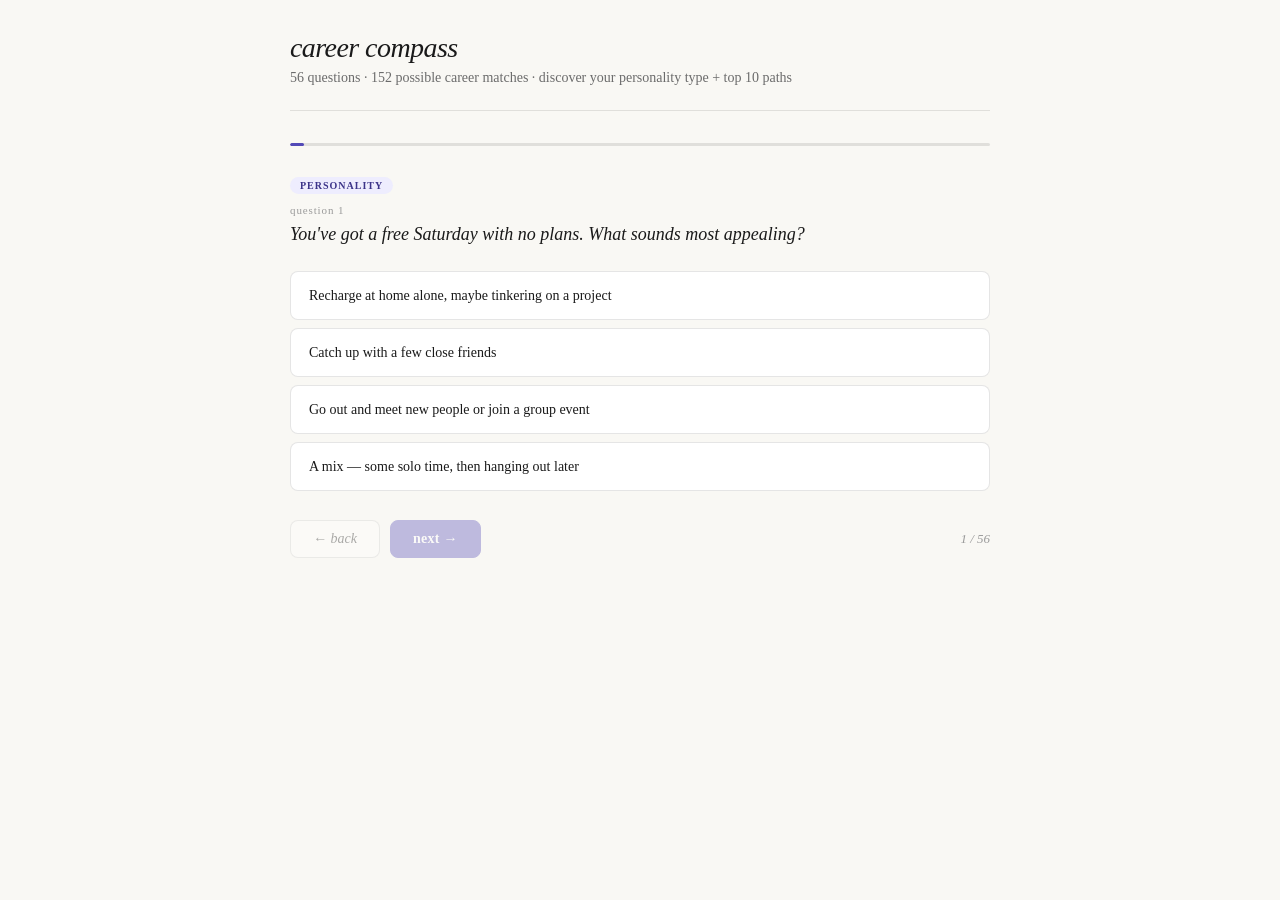
==== commit 8d412e2a: "Update index.html" ====
--- a/career_test/index.html
+++ b/career_test/index.html
@@ -366,9 +366,39 @@
 
   res.innerHTML = `
     <h1>your results</h1>
-    <p class="sub" style="margin-bottom:1.5rem">
+    <p class="sub" style="margin-bottom:1.2rem">
       here's what your answers suggest — use these as starting points to explore, not final answers
     </p>
+
+    <!-- Share buttons -->
+    <div style="display:flex;gap:10px;flex-wrap:wrap;margin-bottom:1rem">
+      <button onclick="exportImage('download')" style="flex:1;min-width:160px;padding:12px 18px;background:#534AB7;color:#fff;border:none;border-radius:10px;font-size:14px;font-family:inherit;font-weight:600;cursor:pointer;display:flex;align-items:center;justify-content:center;gap:8px">
+        ⬇ download results
+      </button>
+      <button onclick="exportImage('copy')" style="flex:1;min-width:160px;padding:12px 18px;background:#f0eefc;color:#534AB7;border:1px solid #c9c3f5;border-radius:10px;font-size:14px;font-family:inherit;font-weight:600;cursor:pointer;display:flex;align-items:center;justify-content:center;gap:8px">
+        📋 copy results
+      </button>
+    </div>
+
+    <!-- Email capture (hidden — remove display:none to enable) -->
+    <div id="email-card" style="display:none;background:#f7f6ff;border:1px solid #e0dcfb;border-radius:12px;padding:1.2rem 1.4rem;margin-bottom:1rem">
+      <div style="font-size:15px;font-weight:600;color:#2d2b55;margin-bottom:4px">📬 get your results in your inbox</div>
+      <div style="font-size:13px;color:var(--color-text-secondary);margin-bottom:1rem">
+        We'll email you your personality type, profile chart, and top career matches so you can revisit them later.
+      </div>
+      <div style="display:flex;gap:8px;flex-wrap:wrap">
+        <input id="email-input" type="email" placeholder="your@email.com"
+          style="flex:1;min-width:180px;padding:8px 12px;border:1px solid #ccc;border-radius:8px;font-size:14px;font-family:inherit;outline:none"
+          onkeydown="if(event.key==='Enter') sendResults()" />
+        <button onclick="sendResults()"
+          style="padding:8px 18px;background:#534AB7;color:#fff;border:none;border-radius:8px;font-size:14px;font-family:inherit;cursor:pointer;white-space:nowrap">
+          send results →
+        </button>
+      </div>
+      <div id="email-status" style="font-size:12px;margin-top:8px;min-height:16px"></div>
+    </div>
+
+    <div class="divider"></div>
 
     <div class="mbti-box">
       <div class="mbti-type">${mbti}</div>
@@ -408,39 +438,6 @@
     }).join('')}
 
     <div class="divider"></div>
-
-    <!-- Share buttons -->
-    <div style="display:flex;gap:10px;flex-wrap:wrap;margin-bottom:1.2rem">
-      <button onclick="exportImage('download')" style="flex:1;min-width:160px;padding:12px 18px;background:#534AB7;color:#fff;border:none;border-radius:10px;font-size:14px;font-family:inherit;font-weight:600;cursor:pointer;display:flex;align-items:center;justify-content:center;gap:8px">
-        ⬇ download results
-      </button>
-      <button onclick="exportImage('copy')" style="flex:1;min-width:160px;padding:12px 18px;background:#f0eefc;color:#534AB7;border:1px solid #c9c3f5;border-radius:10px;font-size:14px;font-family:inherit;font-weight:600;cursor:pointer;display:flex;align-items:center;justify-content:center;gap:8px">
-        📋 copy results
-      </button>
-    </div>
-
-    <!-- Email capture -->
-    <div id="email-card" style="background:#f7f6ff;border:1px solid #e0dcfb;border-radius:12px;padding:1.2rem 1.4rem;margin-bottom:1.5rem">
-      <div style="font-size:15px;font-weight:600;color:#2d2b55;margin-bottom:4px">📬 get your results in your inbox</div>
-      <div style="font-size:13px;color:var(--color-text-secondary);margin-bottom:1rem">
-        We'll email you your personality type, profile chart, and top career matches so you can revisit them later.
-      </div>
-      <div style="display:flex;gap:8px;flex-wrap:wrap">
-        <input
-          id="email-input"
-          type="email"
-          placeholder="your@email.com"
-          style="flex:1;min-width:180px;padding:8px 12px;border:1px solid #ccc;border-radius:8px;font-size:14px;font-family:inherit;outline:none"
-          onkeydown="if(event.key==='Enter') sendResults()"
-        />
-        <button
-          onclick="sendResults()"
-          style="padding:8px 18px;background:#534AB7;color:#fff;border:none;border-radius:8px;font-size:14px;font-family:inherit;cursor:pointer;white-space:nowrap"
-        >send results →</button>
-      </div>
-      <div id="email-status" style="font-size:12px;margin-top:8px;min-height:16px"></div>
-    </div>
-
     <button class="btn" onclick="restart()">&#8592; start over</button>
   `;
 
@@ -621,48 +618,132 @@
   function normU(v,max)   { return Math.max(0,Math.min(1,(v||0)/max)); }
   function normS(v,range) { return Math.max(0,Math.min(1,((v||0)+range)/(range*2))); }
 
-  const W=800, PAD=40, barH=36, barGap=10;
+  // ── Helper: wrap text and return lines ──
+  function wrapText(ctx, text, maxWidth) {
+    const words = text.split(', ');
+    const lines = [];
+    let line = '';
+    words.forEach(word => {
+      const test = line ? line + ', ' + word : word;
+      if (ctx.measureText(test).width > maxWidth && line) {
+        lines.push(line);
+        line = word;
+      } else {
+        line = test;
+      }
+    });
+    if (line) lines.push(line);
+    return lines;
+  }
+
+  const W=800, PAD=40, barH=36, barGap=10, SCALE=2;
   const numBars = BAR_ORDER.filter(k=>FIELDS[k]&&FIELDS[k].bar_label).length;
   const careerH = 108;
-  const H = 60 + 104 + 24 + numBars*(barH+barGap) + 24 + 3*careerH + 40;
-
-  const canvas  = document.createElement('canvas');
-  canvas.width  = W*2; canvas.height = H*2;
-  const ctx     = canvas.getContext('2d');
-  ctx.scale(2,2);
-
-  // BG
+
+  // Pre-measure the "also consider" wrapped text so we know the canvas height
+  const restTitles = ranked.slice(3,30).map(j=>j.title).join(', ');
+  const measureCanvas = document.createElement('canvas');
+  const mctx = measureCanvas.getContext('2d');
+  mctx.font = '11px Georgia,serif';
+  const restLines = wrapText(mctx, restTitles, W - PAD*2);
+  const restBlockH = restLines.length > 0 ? 22 + restLines.length * 16 + 16 : 0;
+
+  const H = 56          // header
+           + 16         // gap
+           + 96         // mbti card
+           + 20         // gap
+           + 14         // bar section label
+           + numBars*(barH+barGap)
+           + 16         // gap
+           + 14         // careers section label
+           + 3*careerH  // top 3 cards
+           + 24         // gap before also-consider
+           + restBlockH // wrapped career list
+           + 36;        // footer
+
+  const canvas = document.createElement('canvas');
+  canvas.width  = W*SCALE;
+  canvas.height = H*SCALE;
+  const ctx = canvas.getContext('2d');
+  ctx.scale(SCALE,SCALE);
+
+  // ── Background ──
   ctx.fillStyle='#f4f3ff'; ctx.fillRect(0,0,W,H);
 
-  // Header
+  // ── Header ──
   ctx.fillStyle='#534AB7'; ctx.fillRect(0,0,W,56);
-  ctx.fillStyle='#fff'; ctx.font='bold 20px Georgia,serif'; ctx.fillText('career compass',PAD,35);
-  ctx.font='12px Georgia,serif'; ctx.fillStyle='rgba(255,255,255,0.65)'; ctx.fillText('your results',PAD,50);
-
-  let y=72;
-
-  // MBTI card
-  ctx.fillStyle='#fff'; roundRect(ctx,PAD,y,W-PAD*2,88,12); ctx.fill();
-  ctx.fillStyle='#f0eefc'; roundRect(ctx,PAD+12,y+12,64,64,10); ctx.fill();
-  ctx.fillStyle='#534AB7'; ctx.font='bold 26px Georgia,serif'; ctx.textAlign='center';
-  ctx.fillText(mbti,PAD+44,y+52); ctx.textAlign='left';
-  ctx.fillStyle='#999'; ctx.font='11px Georgia,serif'; ctx.fillText('personality type',PAD+88,y+34);
-  ctx.fillStyle='#2d2b55'; ctx.font='bold 16px Georgia,serif'; ctx.fillText(MBTI_NAMES[mbti]||'',PAD+88,y+56);
-  y+=88+20;
-
-  // Bar section label
-  ctx.fillStyle='#aaa'; ctx.font='10px Georgia,serif'; ctx.fillText('WHAT MATTERS TO YOU',PAD,y); y+=14;
-
-  // Bars
+  ctx.fillStyle='#fff';
+  ctx.font='bold 18px Georgia,serif'; ctx.textAlign='left';
+  ctx.fillText('career compass', PAD, 33);
+  ctx.font='11px Georgia,serif';
+  ctx.fillStyle='rgba(255,255,255,0.6)';
+  ctx.fillText('your personalized results', PAD, 49);
+
+  let y = 72;
+
+  // ── MBTI card — full-width, horizontal layout ──
+  const CARD_X = PAD, CARD_W = W - PAD*2, CARD_H = 96;
+  ctx.fillStyle='#fff'; roundRect(ctx,CARD_X,y,CARD_W,CARD_H,14); ctx.fill();
+
+  // Left accent bar
+  ctx.fillStyle='#534AB7'; roundRect(ctx,CARD_X,y,6,CARD_H,{tl:14,bl:14,tr:0,br:0}); ctx.fill();
+
+  // Measure MBTI letters at chosen size, then position divider after them
+  ctx.font='bold 38px Georgia,serif';
+  const mbtiTextW = ctx.measureText(mbti).width;
+  const MBTI_X    = CARD_X + 22;
+  const DIVIDER_X = MBTI_X + mbtiTextW + 20;
+
+  // MBTI letters
+  ctx.fillStyle='#534AB7'; ctx.textAlign='left';
+  ctx.fillText(mbti, MBTI_X, y + 62);
+
+  // Vertical divider
+  ctx.fillStyle='#e0dcfb'; ctx.fillRect(DIVIDER_X, y+14, 1, CARD_H-28);
+
+  // Right side content — label, name, pill
+  const RIGHT_X = DIVIDER_X + 20;
+  const RIGHT_W = CARD_X + CARD_W - RIGHT_X - 12;
+
+  // "PERSONALITY TYPE" micro-label
+  ctx.fillStyle='#aaa'; ctx.font='9px Georgia,serif'; ctx.textAlign='left';
+  ctx.fillText('PERSONALITY TYPE', RIGHT_X, y+30);
+
+  // Personality name — scale font down if it would overflow
+  const mbtiName = MBTI_NAMES[mbti]||'';
+  let nameSize = 19;
+  ctx.font=`bold ${nameSize}px Georgia,serif`;
+  while(ctx.measureText(mbtiName).width > RIGHT_W - 4 && nameSize > 11) {
+    nameSize--;
+    ctx.font=`bold ${nameSize}px Georgia,serif`;
+  }
+  ctx.fillStyle='#2d2b55'; ctx.fillText(mbtiName, RIGHT_X, y+58);
+
+  // Small pill badge bottom-right of card
+  const PILL_W=86, PILL_H=18;
+  const PILL_X=CARD_X+CARD_W-PILL_W-10, PILL_Y=y+CARD_H-PILL_H-10;
+  ctx.fillStyle='#f0eefc'; roundRect(ctx,PILL_X,PILL_Y,PILL_W,PILL_H,5); ctx.fill();
+  ctx.fillStyle='#7c6fe0'; ctx.font='bold 8px Georgia,serif'; ctx.textAlign='center';
+  ctx.fillText('CAREER COMPASS', PILL_X+PILL_W/2, PILL_Y+12);
+  ctx.textAlign='left';
+
+  y += CARD_H + 20;
+
+  // ── Bar section label ──
+  ctx.fillStyle='#aaa'; ctx.font='10px Georgia,serif';
+  ctx.fillText('WHAT MATTERS TO YOU', PAD, y); y+=14;
+
+  // ── Bars ──
   BAR_ORDER.forEach(key=>{
     const f=FIELDS[key]; if(!f||!f.bar_label) return;
     const pct=f.signed?normS(s[key],f.bar_range||20):normU(s[key],f.bar_max||20);
     const [lbl,rbl]=ENDPOINT_LABELS[key]||['',''];
     const tw=W-PAD*2;
-    ctx.fillStyle='#555'; ctx.font='bold 10px Georgia,serif'; ctx.fillText(f.bar_label.toUpperCase(),PAD,y+10);
+    ctx.fillStyle='#555'; ctx.font='bold 10px Georgia,serif'; ctx.textAlign='left';
+    ctx.fillText(f.bar_label.toUpperCase(),PAD,y+10);
     ctx.fillStyle='#e8e5fa'; roundRect(ctx,PAD,y+14,tw,10,5); ctx.fill();
     if(f.signed){ctx.fillStyle='rgba(0,0,0,0.12)'; ctx.fillRect(PAD+tw/2,y+14,1,10);}
-    ctx.fillStyle=f.color||'#534AB7'; roundRect(ctx,PAD,y+14,tw*pct,10,5); ctx.fill();
+    ctx.fillStyle=f.color||'#534AB7'; roundRect(ctx,PAD,y+14,Math.max(tw*pct,0),10,5); ctx.fill();
     ctx.fillStyle='#aaa'; ctx.font='9px Georgia,serif';
     ctx.textAlign='left';  ctx.fillText(lbl,PAD,y+36);
     ctx.textAlign='right'; ctx.fillText(rbl,W-PAD,y+36);
@@ -673,29 +754,61 @@
 
   y+=8;
 
-  // Careers section label
-  ctx.fillStyle='#aaa'; ctx.font='10px Georgia,serif'; ctx.fillText('TOP 3 CAREER MATCHES',PAD,y); y+=14;
-
-  // Top 3
+  // ── Top 3 careers label ──
+  ctx.fillStyle='#aaa'; ctx.font='10px Georgia,serif';
+  ctx.fillText('TOP 3 CAREER MATCHES', PAD, y); y+=14;
+
+  // ── Top 3 cards ──
   ranked.slice(0,3).forEach((j,i)=>{
     const pct=Math.round((j.score/globalBest)*100);
     ctx.fillStyle='#fff'; roundRect(ctx,PAD,y,W-PAD*2,careerH-6,10); ctx.fill();
-    ctx.fillStyle='#999'; ctx.font='10px Georgia,serif'; ctx.fillText(i===0?'#1 — best match':`#${i+1}`,PAD+12,y+18);
+
+    // Rank badge
+    ctx.fillStyle= i===0 ? '#534AB7' : '#e8e5fa';
+    roundRect(ctx,PAD+12,y+12,i===0?90:52,18,5); ctx.fill();
+    ctx.fillStyle= i===0 ? '#fff' : '#7c6fe0';
+    ctx.font='bold 9px Georgia,serif'; ctx.textAlign='left';
+    ctx.fillText(i===0?'#1 — best match':`#${i+1}`,PAD+18,y+25);
+
     ctx.fillStyle='#534AB7'; ctx.font='bold 11px Georgia,serif'; ctx.textAlign='right';
-    ctx.fillText(pct+'% match',W-PAD-12,y+18); ctx.textAlign='left';
-    ctx.fillStyle='#2d2b55'; ctx.font='bold 15px Georgia,serif'; ctx.fillText(j.title,PAD+12,y+36);
-    ctx.fillStyle='#7c6fe0'; ctx.font='10px Georgia,serif'; ctx.fillText(j.field||'',PAD+12,y+52);
+    ctx.fillText(pct+'% match',W-PAD-12,y+25); ctx.textAlign='left';
+
+    ctx.fillStyle='#2d2b55'; ctx.font='bold 15px Georgia,serif';
+    ctx.fillText(j.title,PAD+12,y+48);
+    ctx.fillStyle='#7c6fe0'; ctx.font='10px Georgia,serif';
+    ctx.fillText(j.field||'',PAD+12,y+62);
+
     const bw=W-PAD*2-24;
-    ctx.fillStyle='#f0eefc'; roundRect(ctx,PAD+12,y+58,bw,5,3); ctx.fill();
-    ctx.fillStyle='#534AB7'; roundRect(ctx,PAD+12,y+58,bw*(pct/100),5,3); ctx.fill();
-    const desc=(j.desc||'').length>95?j.desc.slice(0,92)+'…':(j.desc||'');
-    ctx.fillStyle='#777'; ctx.font='10px Georgia,serif'; ctx.fillText(desc,PAD+12,y+80);
+    ctx.fillStyle='#f0eefc'; roundRect(ctx,PAD+12,y+68,bw,5,3); ctx.fill();
+    ctx.fillStyle='#534AB7'; roundRect(ctx,PAD+12,y+68,bw*(pct/100),5,3); ctx.fill();
+
+    const desc=(j.desc||'').length>100?j.desc.slice(0,97)+'…':(j.desc||'');
+    ctx.fillStyle='#777'; ctx.font='10px Georgia,serif';
+    ctx.fillText(desc,PAD+12,y+90);
     y+=careerH;
   });
 
-  // Footer
+  y+=16;
+
+  // ── Also consider — remaining 27 as wrapped comma list ──
+  if (restLines.length > 0) {
+    // Section divider line
+    ctx.fillStyle='#e0dcfb'; ctx.fillRect(PAD,y,W-PAD*2,1); y+=14;
+
+    ctx.fillStyle='#aaa'; ctx.font='10px Georgia,serif'; ctx.textAlign='left';
+    ctx.fillText('ALSO CONSIDER', PAD, y); y+=16;
+
+    ctx.fillStyle='#555'; ctx.font='11px Georgia,serif';
+    restLines.forEach(line=>{
+      ctx.fillText(line, PAD, y); y+=16;
+    });
+    y+=8;
+  }
+
+  // ── Footer ──
+  ctx.fillStyle='#c0bcf0'; ctx.fillRect(PAD,y,W-PAD*2,1); y+=14;
   ctx.fillStyle='#bbb'; ctx.font='italic 10px Georgia,serif'; ctx.textAlign='center';
-  ctx.fillText('use these as starting points to explore, not final answers.',W/2,y+14);
+  ctx.fillText('use these as starting points to explore, not final answers.', W/2, y);
 
   // ── Export ──
   if(mode==='download'){
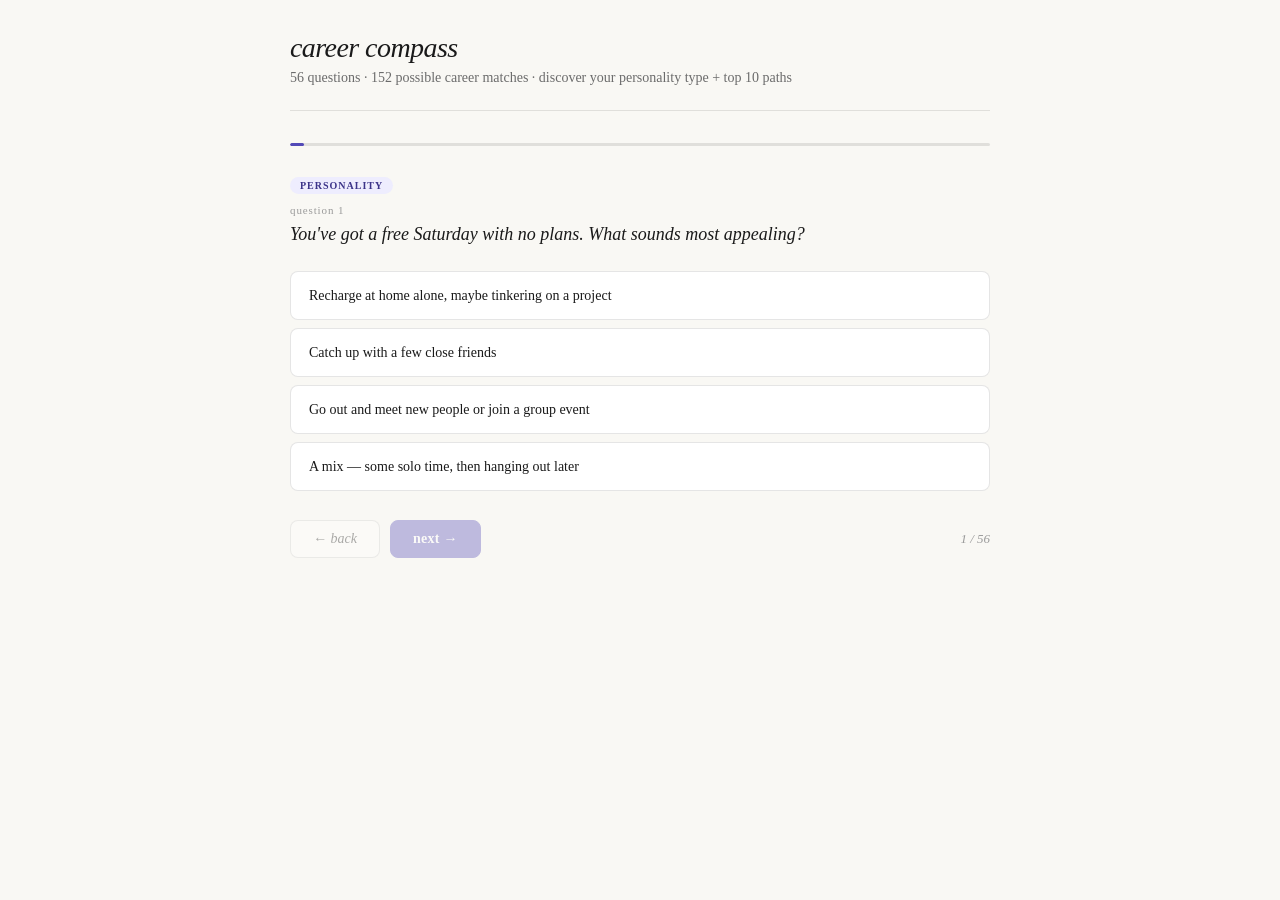
==== commit add80619: "Update index.html" ====
--- a/career_test/index.html
+++ b/career_test/index.html
@@ -137,6 +137,29 @@
   current--;
   render();
 }
+
+// ─────────────────────────────────────────────────────────────────────────────
+//  DEV SHORTCUT — press X five times to auto-fill random answers and show results
+// ─────────────────────────────────────────────────────────────────────────────
+(function() {
+  let xCount = 0, xTimer = null;
+  document.addEventListener('keydown', e => {
+    if (e.key !== 'x' && e.key !== 'X') return;
+    xCount++;
+    clearTimeout(xTimer);
+    xTimer = setTimeout(() => { xCount = 0; }, 1500);
+    if (xCount >= 5) {
+      xCount = 0;
+      clearTimeout(xTimer);
+      // Fill every question with a random answer
+      answers = QUESTIONS.map(q => Math.floor(Math.random() * q.responses.length));
+      // Jump straight to results, skipping to end
+      current = QUESTIONS.length - 1;
+      showResults();
+      showToast('🎲 random answers applied!');
+    }
+  });
+})();
 
 // ─────────────────────────────────────────────────────────────────────────────
 //  SCORING — accumulate dimension scores from all answered questions
